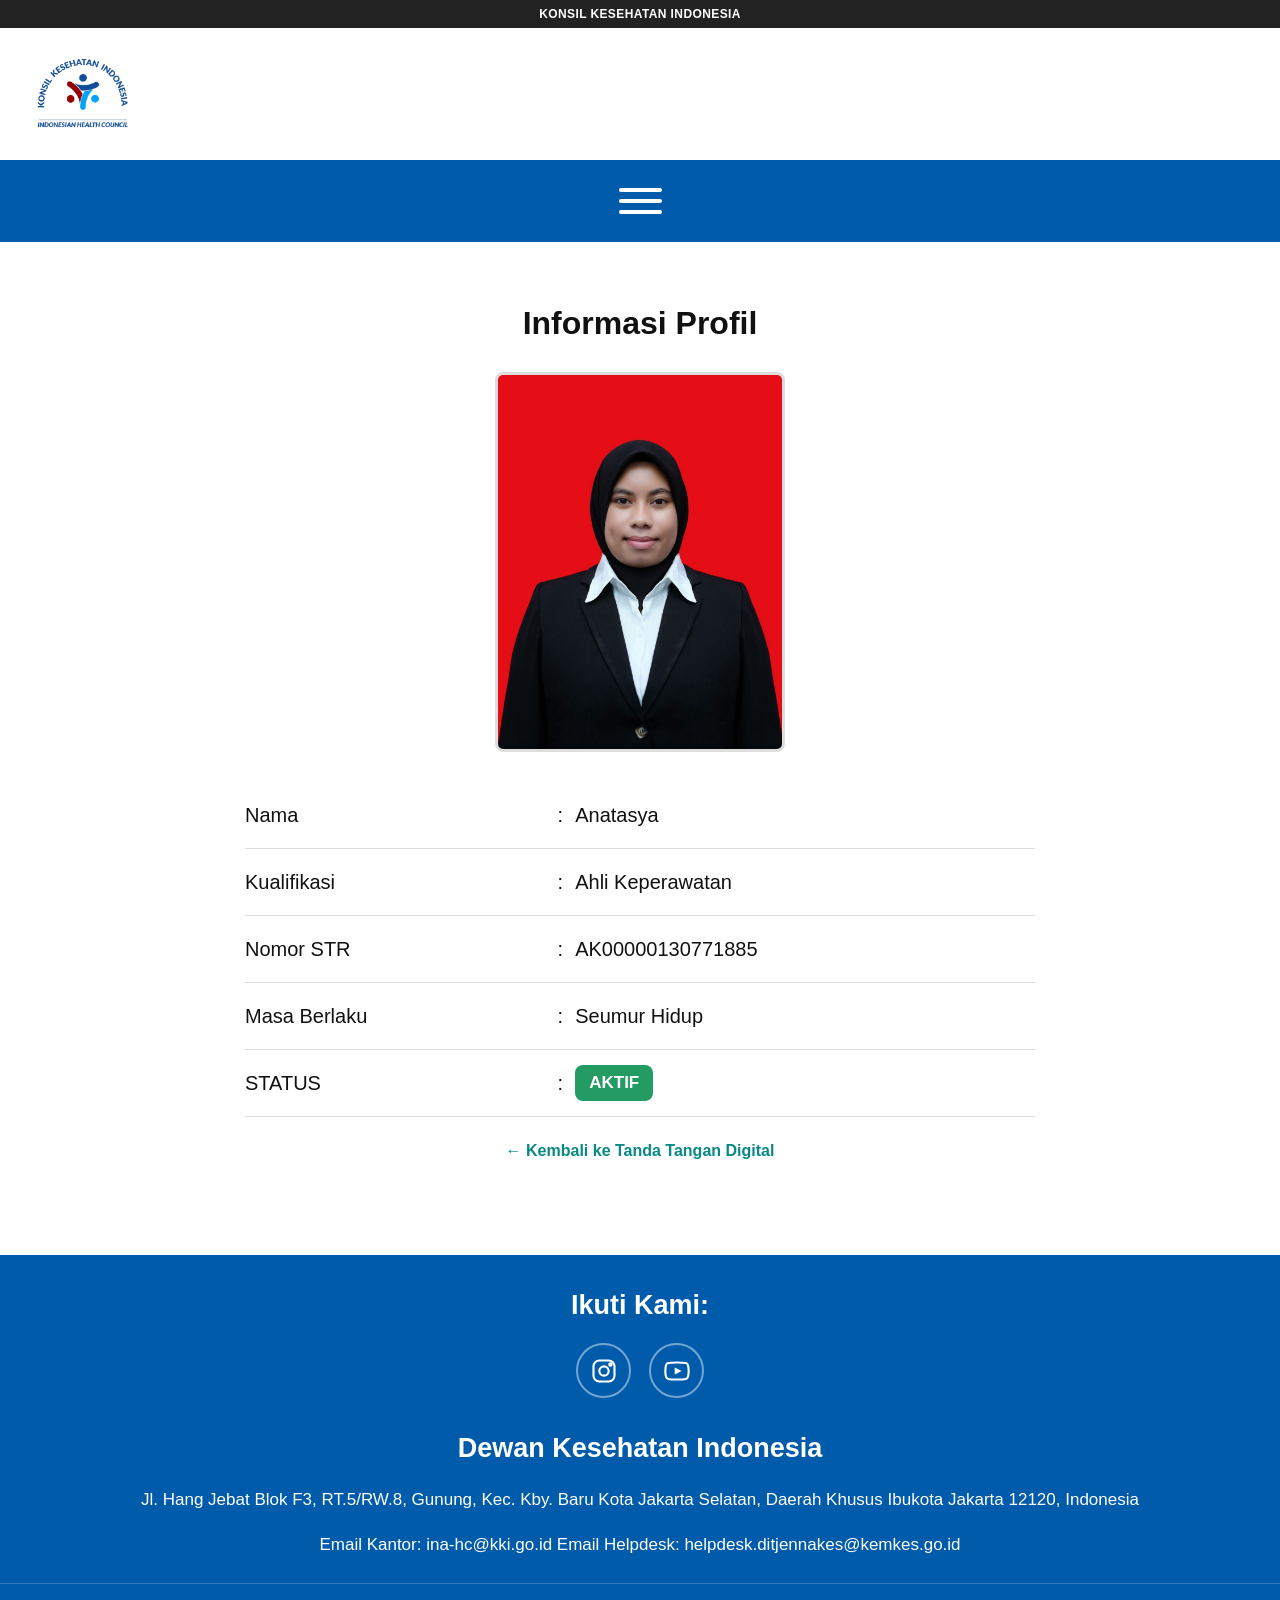
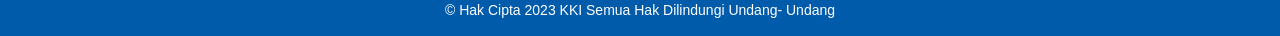
==== profil.html @ ae258c2f "Add social media icons for Instagram and YouTube" ====
<!DOCTYPE html>
<html lang="id">
<head>
  <meta charset="UTF-8">
  <meta name="viewport" content="width=device-width, initial-scale=1.0">
  <title>Informasi Profil</title>
  <link rel="stylesheet" href="style.css">
</head>

<body>

  <div class="demo-banner">
    KONSIL KESEHATAN INDONESIA
  </div>

 <div class="brand">
  <img src="logo-kki.png" alt="Logo KKI" class="kki-logo">
</div>
  </header>

  <nav class="nav">
    <button class="hamburger" aria-label="Menu">
      <span></span>
      <span></span>
      <span></span>
    </button>
  </nav>

  <main class="container">

    <h1>Informasi Profil</h1>

    <section class="profile-card">

     <div class="photo-wrap">
  <img src="foto.jpg" alt="Foto Profil Simulasi">
</div>

      <div class="data-list">

        <div class="row">
          <div class="label">Nama</div>
          <div class="colon">:</div>
          <div class="value">Anatasya</div>
        </div>

        <div class="row">
          <div class="label">Kualifikasi</div>
          <div class="colon">:</div>
          <div class="value">Ahli Keperawatan</div>
        </div>

        <div class="row">
          <div class="label">Nomor STR</div>
          <div class="colon">:</div>
          <div class="value">AK00000130771885</div>
        </div>

        <div class="row">
          <div class="label">Masa Berlaku</div>
          <div class="colon">:</div>
          <div class="value">Seumur Hidup</div>
        </div>

        <div class="row">
          <div class="label">STATUS</div>
          <div class="colon">:</div>
          <div class="value">
            <span class="status">
              AKTIF
            </span>
          </div>
        </div>

      </div>

    </section>

    <a href="index.html" class="back-button">
      ← Kembali ke Tanda Tangan Digital
    </a>

  </main>

  <footer>
    
 <h2>Ikuti Kami:</h2>

   <div class="socials">

  <!-- Instagram -->
  <a href="#" class="social-icon" aria-label="Instagram">
    <svg viewBox="0 0 24 24">
      <rect x="3" y="3" width="18" height="18" rx="5"></rect>
      <circle cx="12" cy="12" r="4"></circle>
      <circle cx="17.5" cy="6.5" r="1"></circle>
    </svg>
  </a>

  <!-- YouTube -->
  <a href="#" class="social-icon" aria-label="YouTube">
    <svg viewBox="0 0 24 24">
      <path d="M21.5 7.2a2.8 2.8 0 0 0-2-2C17.7 4.7 12 4.7 12 4.7s-5.7 0-7.5.5a2.8 2.8 0 0 0-2 2A29 29 0 0 0 2 12a29 29 0 0 0 .5 4.8 2.8 2.8 0 0 0 2 2c1.8.5 7.5.5 7.5.5s5.7 0 7.5-.5a2.8 2.8 0 0 0 2-2A29 29 0 0 0 22 12a29 29 0 0 0-.5-4.8Z"></path>
      <polygon points="10,9 16,12 10,15"></polygon>
    </svg>
  </a>

</div>
    <h2>Dewan Kesehatan Indonesia</h2>

    <p>
     Jl. Hang Jebat Blok F3, RT.5/RW.8, Gunung, Kec. Kby. Baru
     Kota Jakarta Selatan, Daerah Khusus Ibukota Jakarta
     12120, Indonesia
    </p>

    <p>
      Email Kantor: ina-hc@kki.go.id
      Email Helpdesk: helpdesk.ditjennakes@kemkes.go.id
    </p>

    <div class="copyright">
      © Hak Cipta 2023 KKI Semua Hak Dilindungi Undang-
      Undang
    </div>


  </footer>

</body>
</html>
---- style.css ----
*{box-sizing:border-box}
body{margin:0;font-family:Arial,Helvetica,sans-serif;color:#111;background:#fff}
.demo-banner{background:#222;color:#fff;text-align:center;font-size:12px;font-weight:700;padding:7px;letter-spacing:.4px}
header{height:120px;display:flex;align-items:center;padding:18px 22px;background:#fff}
.brand{display:flex;align-items:center;gap:10px}
.logo-mark{width:58px;height:58px;border-radius:50%;background:#0b8b86;color:#fff;display:flex;align-items:center;justify-content:center;font-size:38px;font-weight:700}
.brand-title{font-size:19px;line-height:20px;font-weight:800;color:#0b8b86}
.nav{height:82px;background:#005baa;display:flex;align-items:center;justify-content:center}
.hamburger{background:none;border:0;width:55px;cursor:pointer}
.hamburger span{display:block;height:4px;background:#fff;border-radius:4px;margin:7px 0}
.container{max-width:820px;margin:0 auto;padding:42px 15px 70px}
.profile-card{background:#fff}
.photo-wrap{display:flex;justify-content:center;margin:0 0 52px}
.photo-placeholder{width:290px;height:385px;border:2px solid #ddd;border-radius:8px;display:flex;align-items:center;justify-content:center;text-align:center;background:#eee;color:#777;font-weight:800;font-size:24px;box-shadow:0 1px 5px #ccc}
.data-list{width:100%}
.row{display:grid;grid-template-columns:38% 30px 1fr;min-height:67px;border-bottom:1px solid #ddd;align-items:center;padding:8px 0;font-size:20px}
.label{font-size:20px}
.colon{text-align:center}
.value{font-size:20px}
.status{display:inline-block;background:#249b62;color:white;font-weight:700;border-radius:8px;padding:8px 14px;font-size:17px}
.profile-btn{border:0;background:#15988e;color:#fff;border-radius:7px;padding:12px 17px;font-size:17px;cursor:pointer}
.notice{margin-top:25px;background:#fff4d6;border-left:5px solid #d59a00;padding:14px;font-size:14px;line-height:1.5}
footer{background:#005baa;color:#fff;text-align:center;padding:35px 18px 0}
footer h2{font-size:27px;margin:0 0 22px}
.socials{display:flex;justify-content:center;gap:18px;margin-bottom:38px}
.socials span{border:1px solid rgba(255,255,255,.7);border-radius:50%;width:52px;height:52px;display:flex;align-items:center;justify-content:center;font-size:24px}
footer p{font-size:17px;line-height:1.6}
.copyright{margin:25px -18px 0;padding:18px;border-top:1px solid rgba(255,255,255,.2);font-size:14px}
@media(max-width:600px){
  header{height:105px;padding:15px}
  .brand-title{font-size:16px;line-height:17px}
  .logo-mark{width:48px;height:48px;font-size:30px}
  .nav{height:68px}
  .container{padding:40px 15px 55px}
  .photo-wrap{margin-bottom:42px}
  .photo-placeholder{width:292px;height:380px}
  .row{grid-template-columns:40% 20px 1fr;min-height:63px}
  .label,.value{font-size:17px}
  .status{font-size:14px;padding:7px 10px}
  .profile-btn{font-size:15px;padding:10px 13px}
  footer h2{font-size:25px}
}
.signature-icon {
  width: 70px;
  height: 70px;
  margin: 10px auto 20px;
  border-radius: 50%;
  background: #249b62;
  color: white;
  display: flex;
  align-items: center;
  justify-content: center;
  font-size: 42px;
  font-weight: bold;
}

h1 {
  text-align: center;
  margin-bottom: 30px;
}

.signature-card {
  background: white;
  border-radius: 8px;
  box-shadow: 0 2px 8px rgba(0,0,0,.12);
  overflow: hidden;
}

.signature-row {
  display: grid;
  grid-template-columns: 40% 60%;
  gap: 10px;
  padding: 17px;
  border-bottom: 1px solid #ddd;
  line-height: 1.5;
}

.signature-row:last-child {
  border-bottom: none;
}

.signature-label {
  font-weight: 600;
}

.signature-value {
  overflow-wrap: anywhere;
}

.valid-status {
  display: inline-block;
  background: #249b62;
  color: white;
  padding: 6px 14px;
  border-radius: 6px;
  font-weight: bold;
}

.profile-button {
  display: block;
  width: 230px;
  margin: 28px auto;
  padding: 14px;
  background: #078a84;
  color: white;
  text-align: center;
  text-decoration: none;
  border-radius: 7px;
  font-weight: bold;
}

.profile-button:hover {
  opacity: .9;
}

.back-button {
  display: block;
  text-align: center;
  margin: 25px auto;
  color: #078a84;
  text-decoration: none;
  font-weight: bold;
}

@media (max-width: 600px) {

  .signature-row {
    grid-template-columns: 40% 60%;
    font-size: 15px;
    padding: 15px 12px;
  }

  .signature-icon {
    width: 62px;
    height: 62px;
    font-size: 36px;
  }

  h1 {
    font-size: 23px;
  }

  .profile-button {
    width: 210px;
  }

}
.brand {
  display: flex;
  align-items: center;
  padding: 16px 10px;
  background: #fff;
}

.kki-logo {
  width: 150px;
  height: 100px;
  object-fit: contain;
}

.demo-label {
  margin-left: 10px;
  font-size: 12px;
  color: #777;
  font-weight: bold;
}
.photo-wrap {
  width: 290px;
  height: 380px;
  margin: 30px auto;
  overflow: hidden;
  border: 3px solid #ddd;
  border-radius: 8px;
  background: white;
}

.photo-wrap img {
  width: 100%;
  height: 100%;
  object-fit: cover;
  display: block;
}
.socials {
    display: flex;
    gap: 18px;
    margin: 20px 0 35px;
}

.social-icon {
    width: 55px;
    height: 55px;
    border: 2px solid rgba(255,255,255,0.45);
    border-radius: 50%;
    display: flex;
    align-items: center;
    justify-content: center;
    text-decoration: none;
}

.social-icon svg {
    width: 28px;
    height: 28px;
    fill: none;
    stroke: white;
    stroke-width: 1.8;
}

.social-icon svg polygon {
    fill: white;
    stroke: none;
}
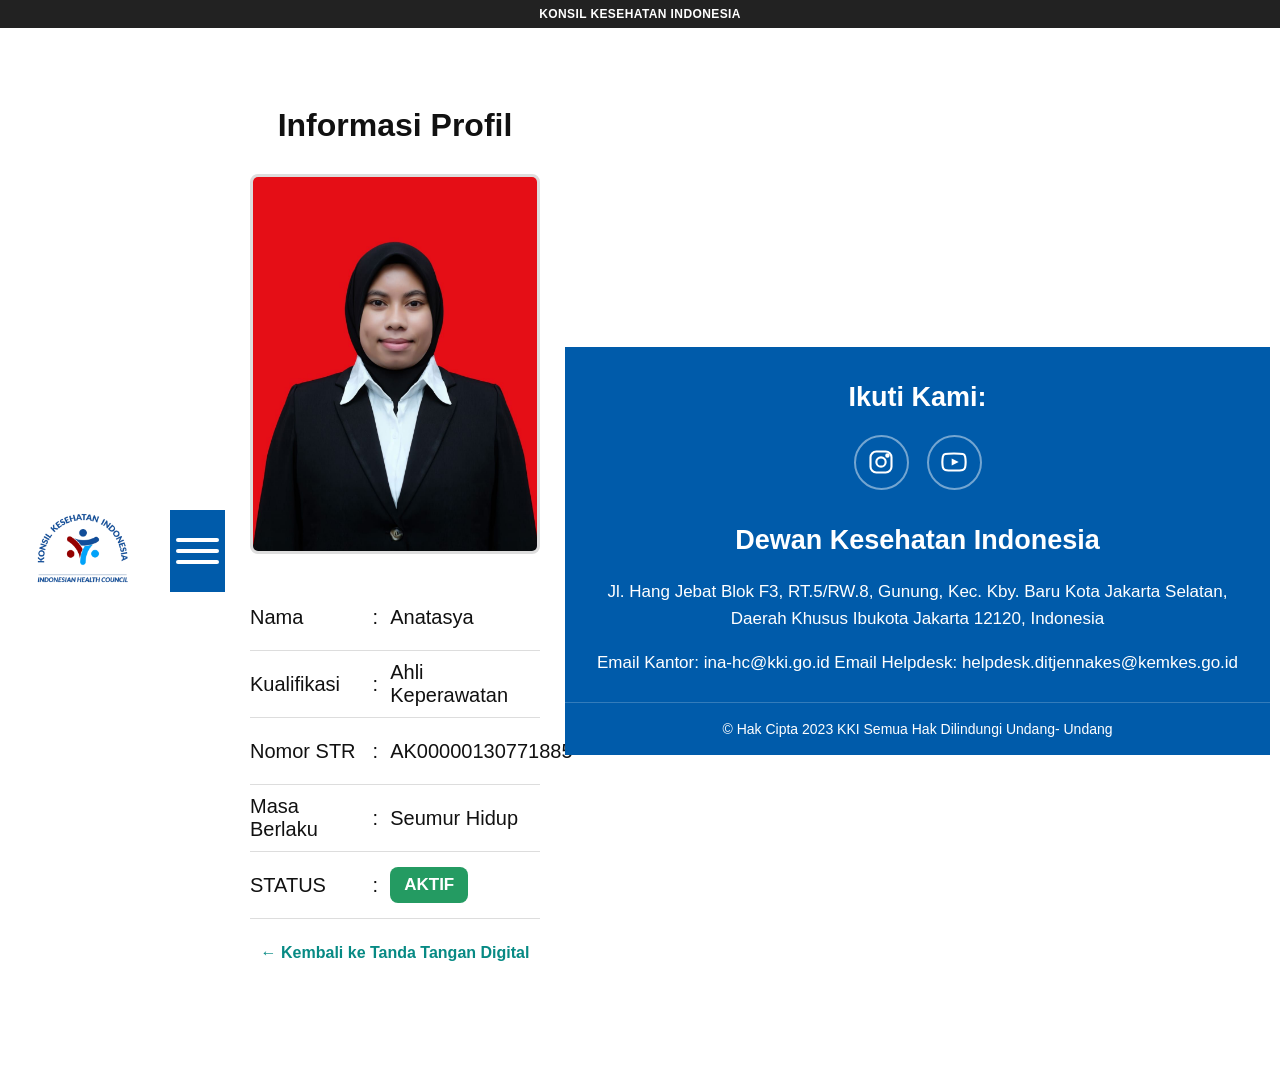
==== commit 1878af0d: "Update profil.html" ====
--- a/profil.html
+++ b/profil.html
@@ -13,9 +13,10 @@
     KONSIL KESEHATAN INDONESIA
   </div>
 
- <div class="brand">
-  <img src="logo-kki.png" alt="Logo KKI" class="kki-logo">
-</div>
+<div class="brand">
+  <a href="https://kki.go.id/" target="_blank" rel="noopener">
+    <img src="logo-kki.png" alt="Logo - Simulasi" class="kki-logo">
+  </a>
   </header>
 
   <nav class="nav">
@@ -89,7 +90,7 @@
    <div class="socials">
 
   <!-- Instagram -->
-  <a href="#" class="social-icon" aria-label="Instagram">
+ <a href="https://www.instagram.com/officialkki.id/" class="social-icon" aria-label="Instagram" target="_blank" rel="noopener">
     <svg viewBox="0 0 24 24">
       <rect x="3" y="3" width="18" height="18" rx="5"></rect>
       <circle cx="12" cy="12" r="4"></circle>
@@ -98,7 +99,7 @@
   </a>
 
   <!-- YouTube -->
-  <a href="#" class="social-icon" aria-label="YouTube">
+<a href="https://youtube.com/@konsilkesehatanindonesia" class="social-icon" aria-label="YouTube" target="_blank" rel="noopener">
     <svg viewBox="0 0 24 24">
       <path d="M21.5 7.2a2.8 2.8 0 0 0-2-2C17.7 4.7 12 4.7 12 4.7s-5.7 0-7.5.5a2.8 2.8 0 0 0-2 2A29 29 0 0 0 2 12a29 29 0 0 0 .5 4.8 2.8 2.8 0 0 0 2 2c1.8.5 7.5.5 7.5.5s5.7 0 7.5-.5a2.8 2.8 0 0 0 2-2A29 29 0 0 0 22 12a29 29 0 0 0-.5-4.8Z"></path>
       <polygon points="10,9 16,12 10,15"></polygon>
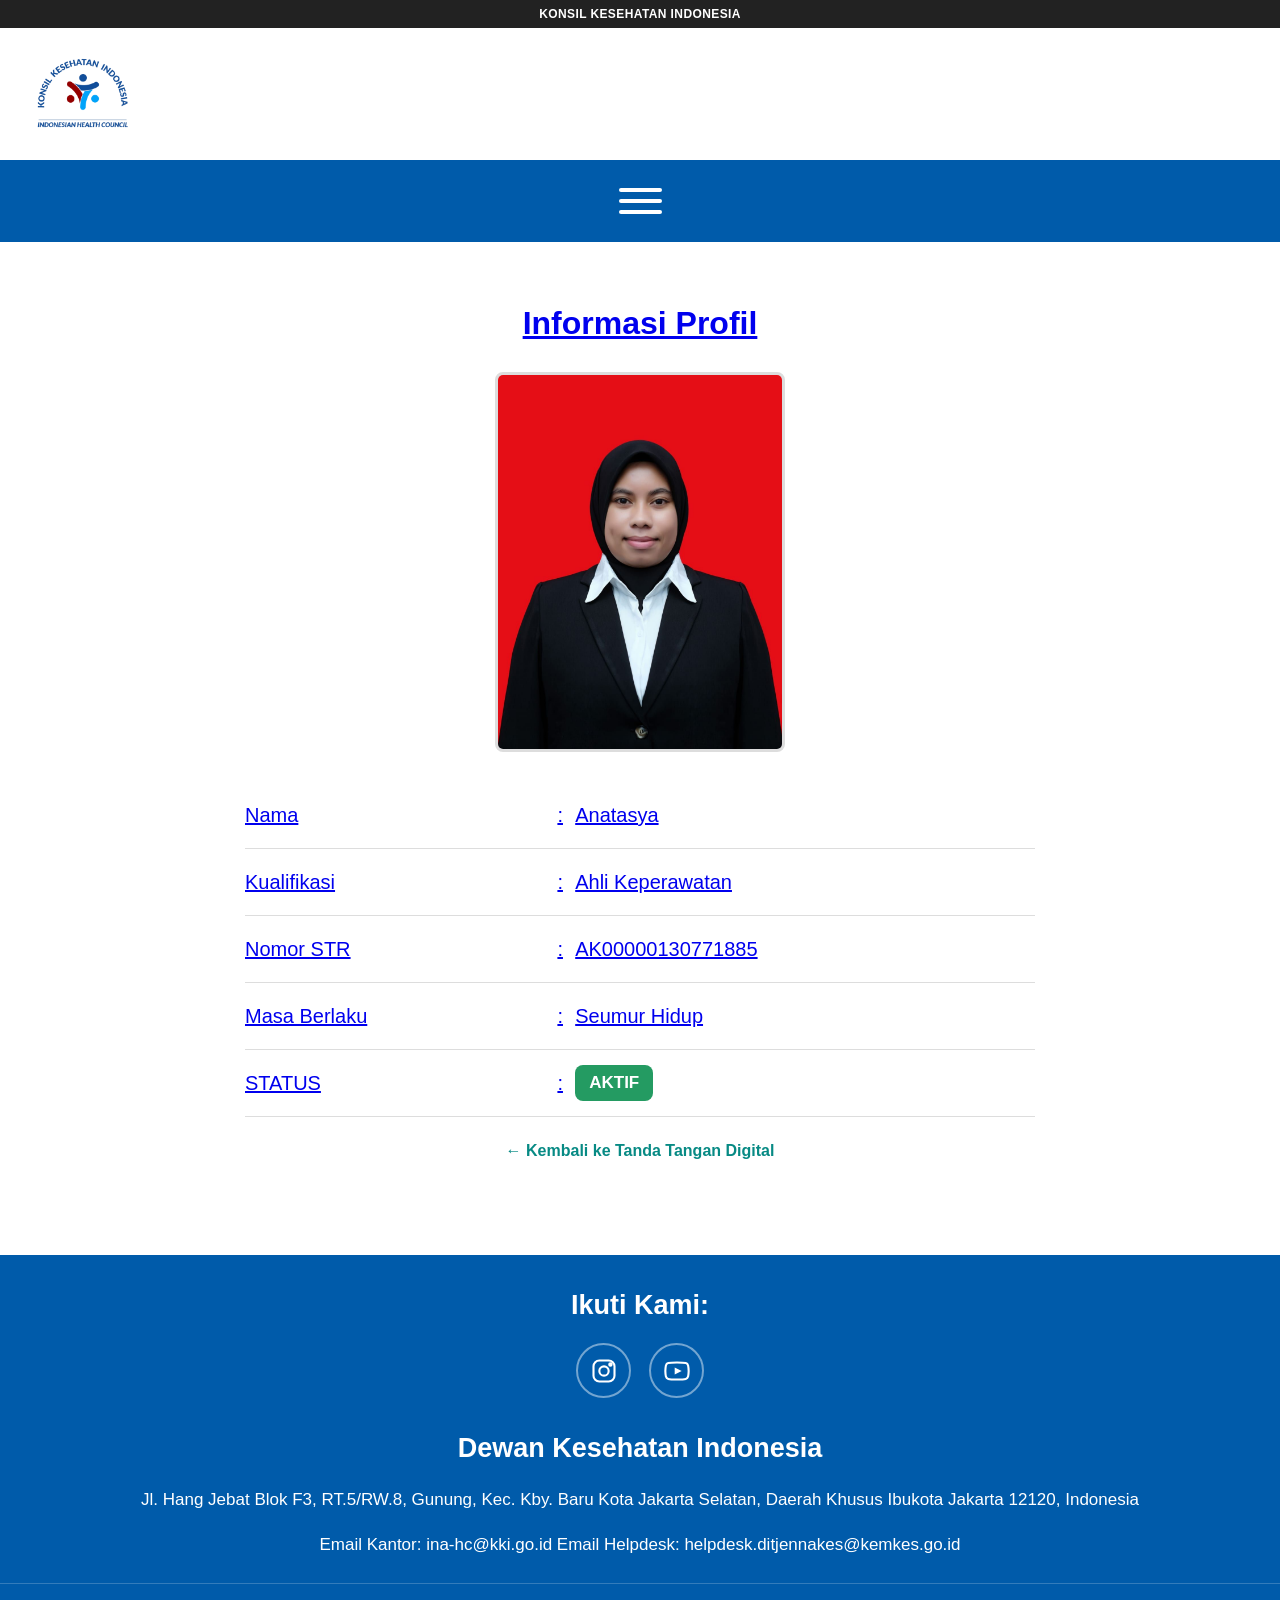
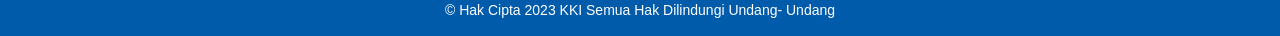
==== commit 2c40d8f3: "Rearrange logo and link in profil.html" ====
--- a/profil.html
+++ b/profil.html
@@ -14,10 +14,9 @@
   </div>
 
 <div class="brand">
-  <a href="https://kki.go.id/" target="_blank" rel="noopener">
-    <img src="logo-kki.png" alt="Logo - Simulasi" class="kki-logo">
-  </a>
-  </header>
+  <img src="logo-kki.png" alt="Logo - Simulasi" class="kki-logo">
+   <a href="https://kki.go.id/" target="_blank" rel="noopener">
+</div>
 
   <nav class="nav">
     <button class="hamburger" aria-label="Menu">
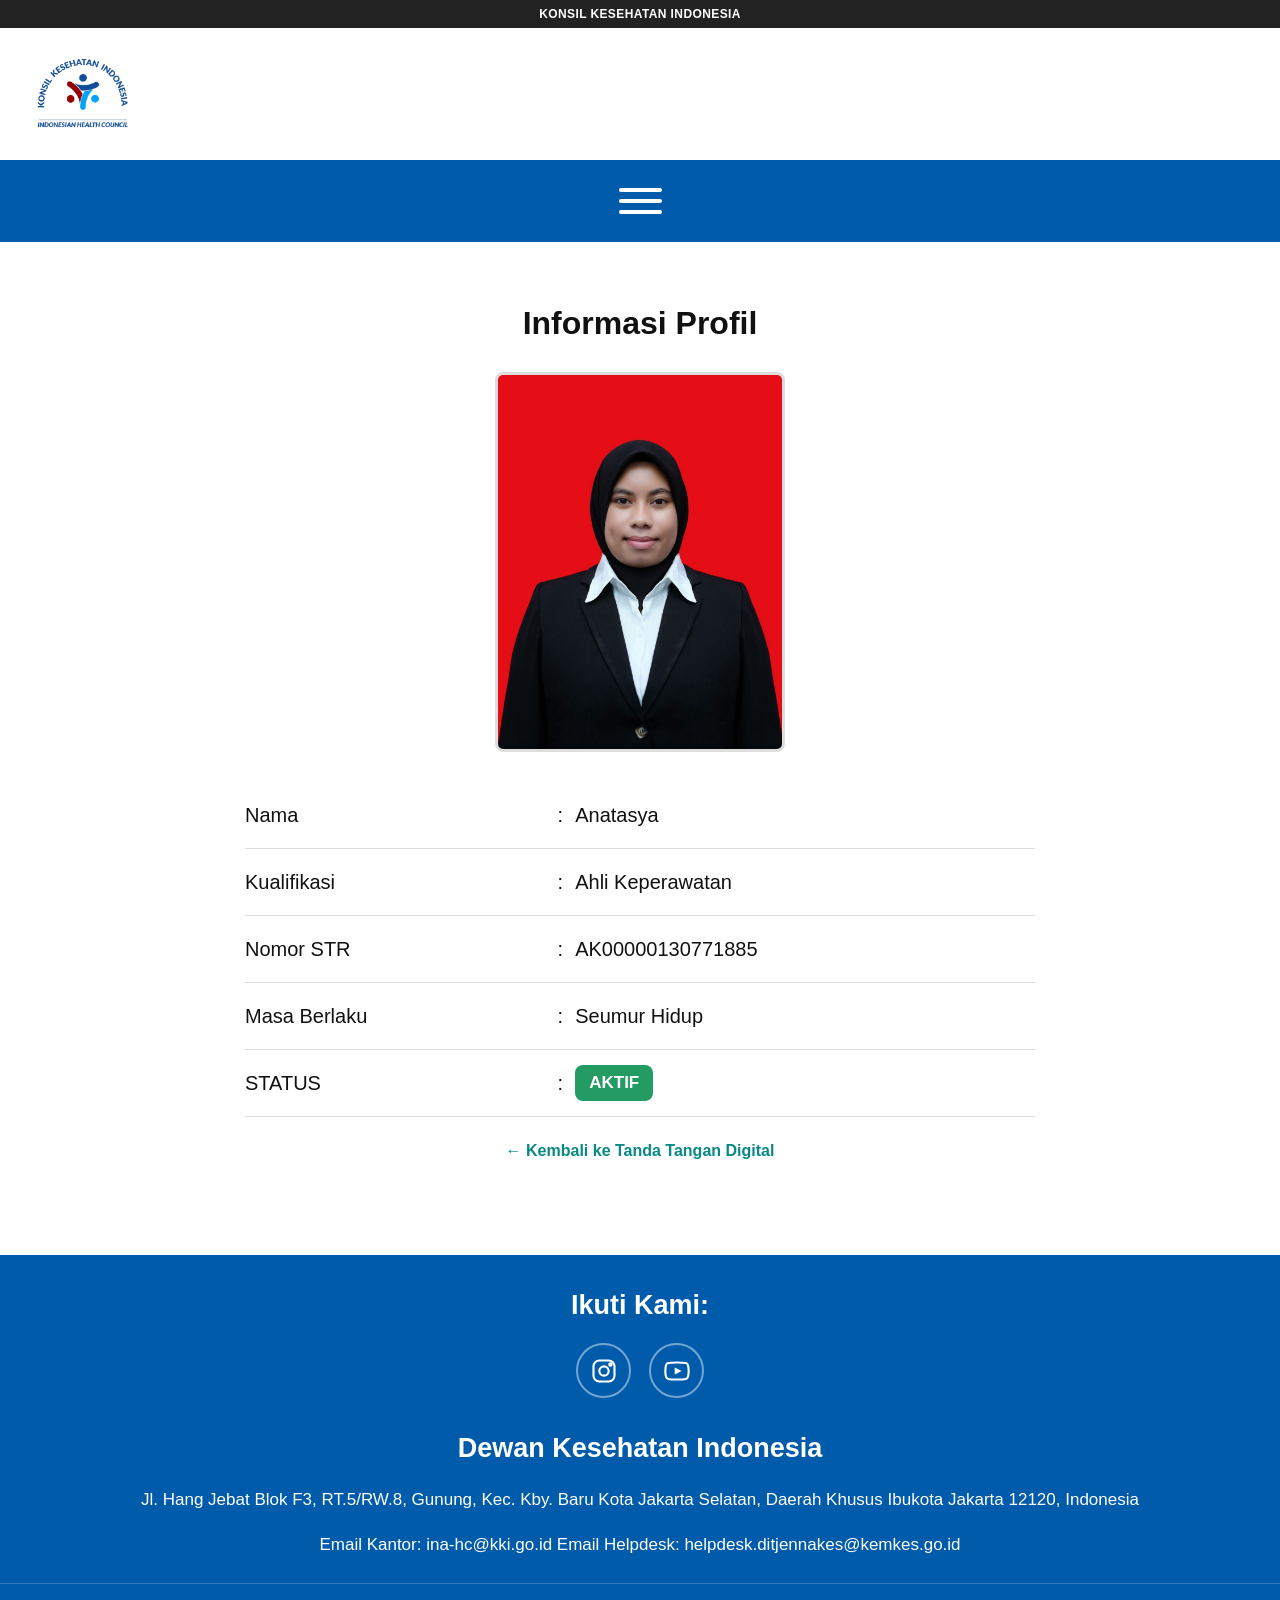
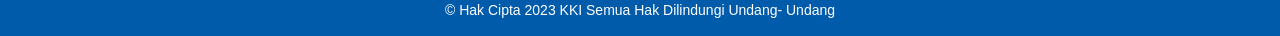
==== commit 406489f7: "Remove anchor tag from brand section in profil.html" ====
--- a/profil.html
+++ b/profil.html
@@ -15,7 +15,6 @@
 
 <div class="brand">
   <img src="logo-kki.png" alt="Logo - Simulasi" class="kki-logo">
-   <a href="https://kki.go.id/" target="_blank" rel="noopener">
 </div>
 
   <nav class="nav">
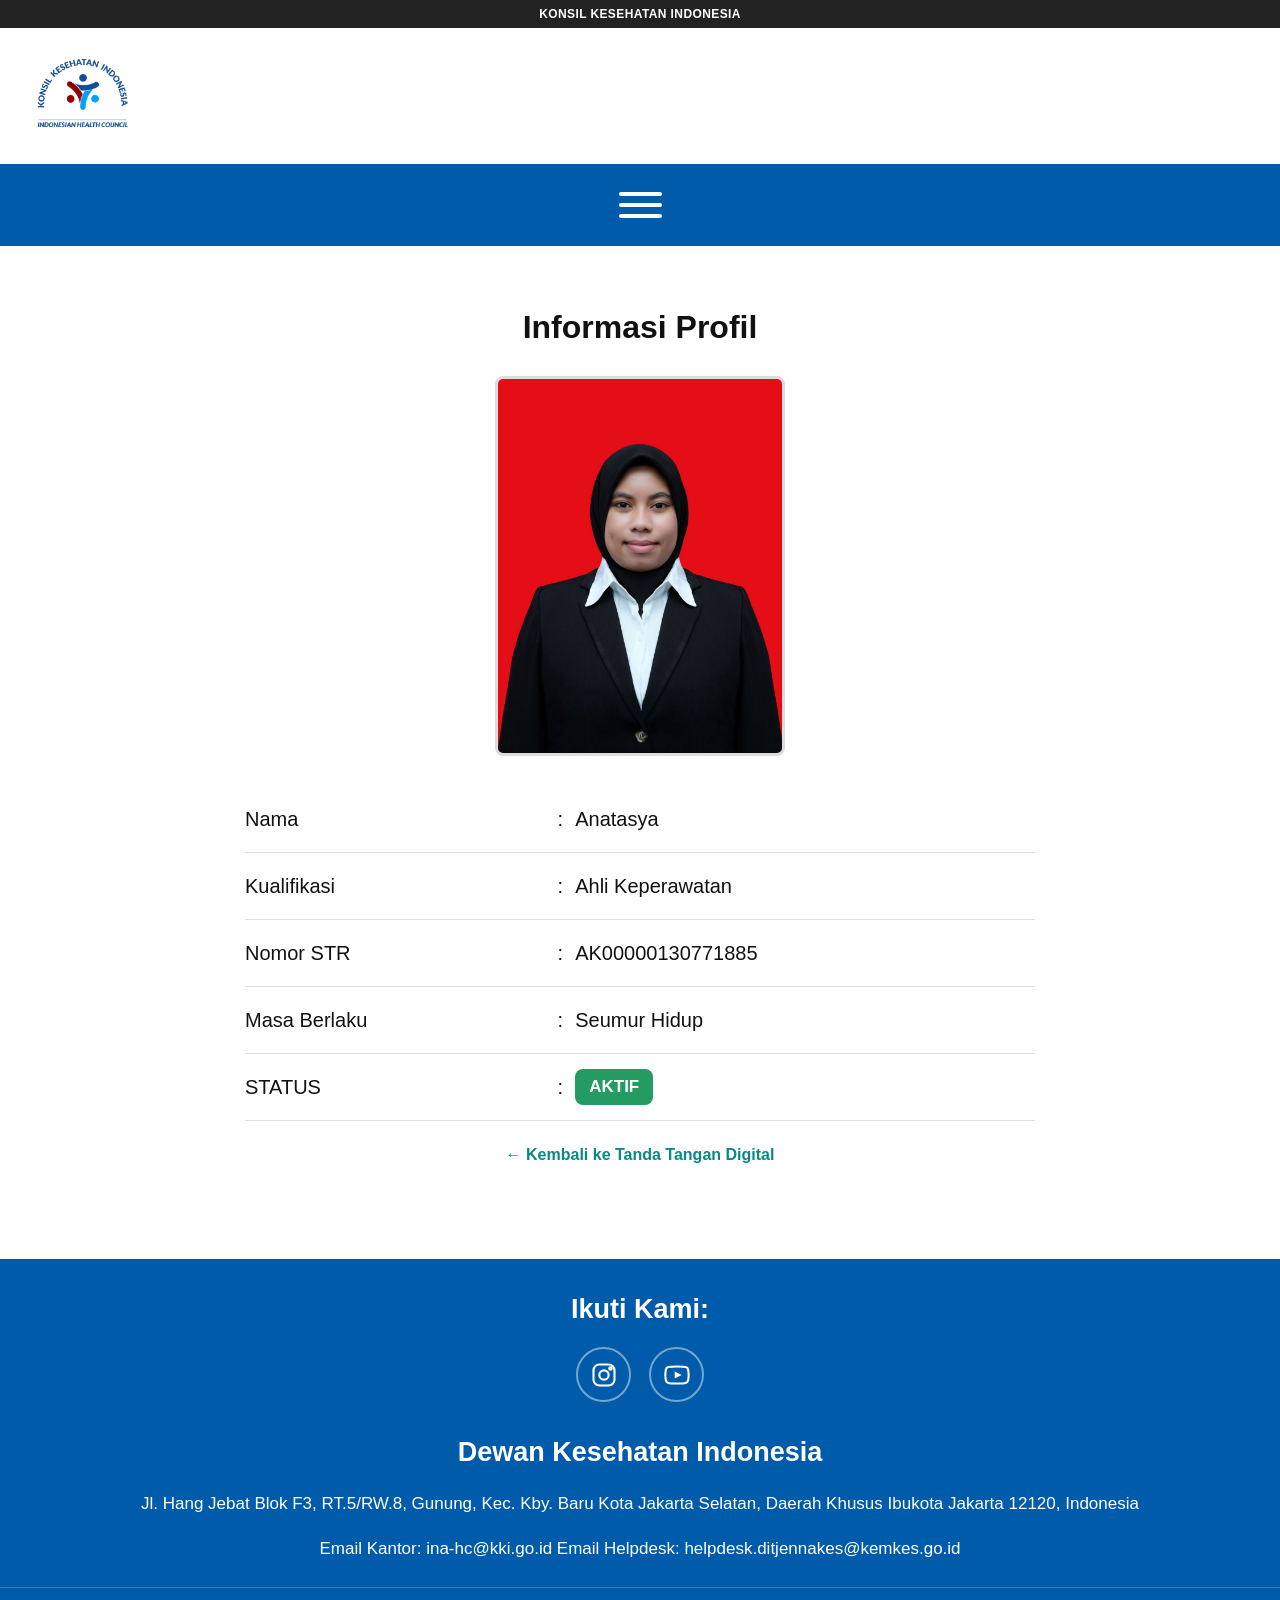
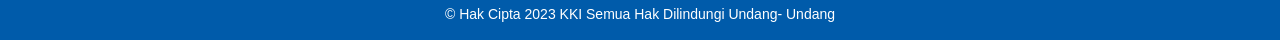
==== commit 1667636f: "Update logo link and alt text in profil.html" ====
--- a/profil.html
+++ b/profil.html
@@ -14,7 +14,11 @@
   </div>
 
 <div class="brand">
-  <img src="logo-kki.png" alt="Logo - Simulasi" class="kki-logo">
+  <a href="https://kki.go.id/" target="_blank" rel="noopener">
+    <img src="logo-kki.png" alt="Konsil Kesehatan Indonesia" class="kki-logo">
+  </a>
+
+  <div class="demo-label"></div>
 </div>
 
   <nav class="nav">
